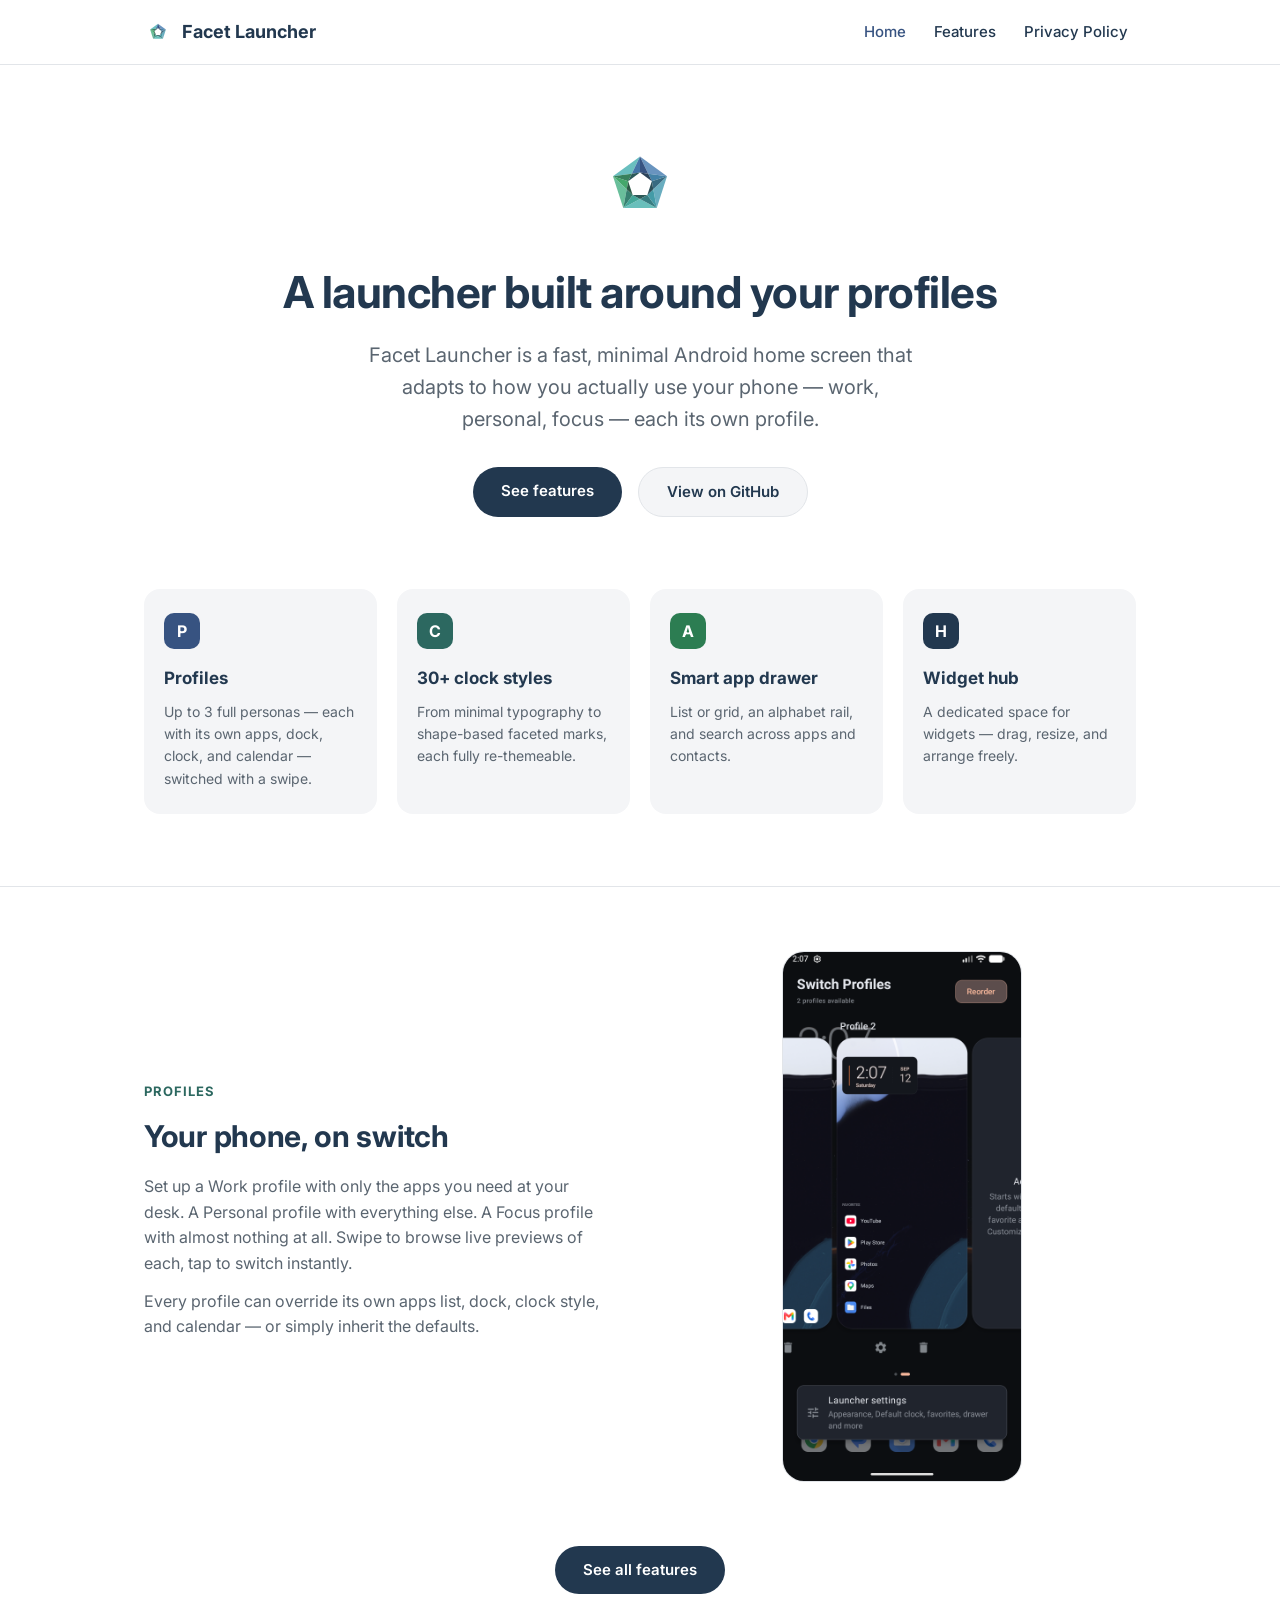
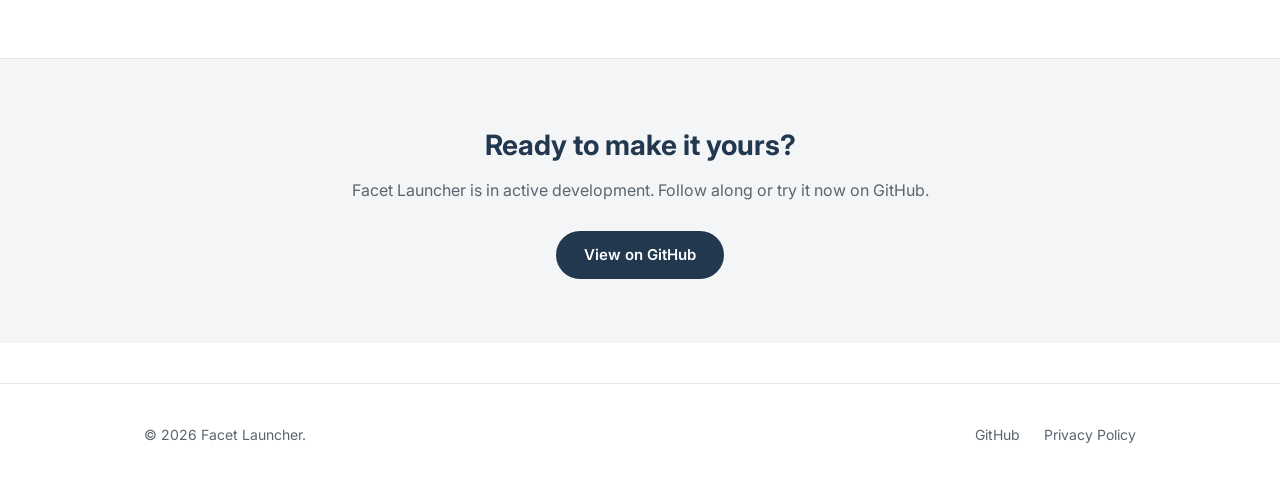
==== index.html @ 7e9b725a "Add Facet Launcher marketing site Static, framework-free multi-page site (Home, Features, Privacy Po" ====
<!DOCTYPE html>
<html lang="en">
<head>
<meta charset="UTF-8">
<meta name="viewport" content="width=device-width, initial-scale=1.0">
<title>Facet Launcher</title>
<meta name="description" content="A minimal Android launcher built around profiles &mdash; switch your whole home screen setup in one tap.">
<link rel="preconnect" href="https://fonts.gstatic.com" crossorigin>
<link rel="stylesheet" href="https://fonts.googleapis.com/css2?family=Inter:wght@400;500;600;700&display=swap">
<link rel="stylesheet" href="assets/styles.css">
</head>
<body>
<header class="site-nav">
  <div class="wrap">
    <a class="brand" href="index.html"><svg width="28" height="28" viewBox="0 0 108 108" xmlns="http://www.w3.org/2000/svg"><path d="M54.0,22.0L84.43,44.11L63.26,41.25Z" fill="#6994BF"/><path d="M84.43,44.11L67.31,49.67L63.26,41.25Z" fill="#4482A7"/><path d="M54.0,40.0L54.0,22.0L63.26,41.25Z" fill="#375381"/><path d="M67.31,49.67L54.0,40.0L63.26,41.25Z" fill="#2C4259"/><path d="M84.43,44.11L72.81,79.89L68.98,58.87Z" fill="#69ADBF"/><path d="M72.81,79.89L62.23,65.33L68.98,58.87Z" fill="#449BA7"/><path d="M67.31,49.67L84.43,44.11L68.98,58.87Z" fill="#376A81"/><path d="M62.23,65.33L67.31,49.67L68.98,58.87Z" fill="#2C4F59"/><path d="M72.81,79.89L35.19,79.89L54.0,69.76Z" fill="#69BFBB"/><path d="M35.19,79.89L45.77,65.33L54.0,69.76Z" fill="#44A799"/><path d="M62.23,65.33L72.81,79.89L54.0,69.76Z" fill="#377D81"/><path d="M45.77,65.33L62.23,65.33L54.0,69.76Z" fill="#2C5957"/><path d="M35.19,79.89L23.57,44.11L39.02,58.87Z" fill="#69BF9B"/><path d="M23.57,44.11L40.69,49.67L39.02,58.87Z" fill="#44A76B"/><path d="M45.77,65.33L35.19,79.89L39.02,58.87Z" fill="#378170"/><path d="M40.69,49.67L45.77,65.33L39.02,58.87Z" fill="#2C5946"/><path d="M23.57,44.11L54.0,22.0L44.74,41.25Z" fill="#69BFBF"/><path d="M54.0,22.0L54.0,40.0L44.74,41.25Z" fill="#4475A7"/><path d="M40.69,49.67L23.57,44.11L44.74,41.25Z" fill="#37815C"/><path d="M54.0,40.0L40.69,49.67L44.74,41.25Z" fill="#2C5959"/></svg><span class="brand-text">Facet Launcher</span></a>
    <nav class="links">
      <a href="index.html" class="active"><span class="full-label">Home</span><span class="short-label">Home</span></a>
      <a href="features.html"><span class="full-label">Features</span><span class="short-label">Features</span></a>
      <a href="privacy-policy.html"><span class="full-label">Privacy Policy</span><span class="short-label">Privacy</span></a>
    </nav>
  </div>
</header>
<section class="hero">
  <div class="wrap">
    <div class="mark" style="margin:0 auto 24px"><svg width="96" height="96" viewBox="0 0 108 108" xmlns="http://www.w3.org/2000/svg"><path d="M54.0,22.0L84.43,44.11L63.26,41.25Z" fill="#6994BF"/><path d="M84.43,44.11L67.31,49.67L63.26,41.25Z" fill="#4482A7"/><path d="M54.0,40.0L54.0,22.0L63.26,41.25Z" fill="#375381"/><path d="M67.31,49.67L54.0,40.0L63.26,41.25Z" fill="#2C4259"/><path d="M84.43,44.11L72.81,79.89L68.98,58.87Z" fill="#69ADBF"/><path d="M72.81,79.89L62.23,65.33L68.98,58.87Z" fill="#449BA7"/><path d="M67.31,49.67L84.43,44.11L68.98,58.87Z" fill="#376A81"/><path d="M62.23,65.33L67.31,49.67L68.98,58.87Z" fill="#2C4F59"/><path d="M72.81,79.89L35.19,79.89L54.0,69.76Z" fill="#69BFBB"/><path d="M35.19,79.89L45.77,65.33L54.0,69.76Z" fill="#44A799"/><path d="M62.23,65.33L72.81,79.89L54.0,69.76Z" fill="#377D81"/><path d="M45.77,65.33L62.23,65.33L54.0,69.76Z" fill="#2C5957"/><path d="M35.19,79.89L23.57,44.11L39.02,58.87Z" fill="#69BF9B"/><path d="M23.57,44.11L40.69,49.67L39.02,58.87Z" fill="#44A76B"/><path d="M45.77,65.33L35.19,79.89L39.02,58.87Z" fill="#378170"/><path d="M40.69,49.67L45.77,65.33L39.02,58.87Z" fill="#2C5946"/><path d="M23.57,44.11L54.0,22.0L44.74,41.25Z" fill="#69BFBF"/><path d="M54.0,22.0L54.0,40.0L44.74,41.25Z" fill="#4475A7"/><path d="M40.69,49.67L23.57,44.11L44.74,41.25Z" fill="#37815C"/><path d="M54.0,40.0L40.69,49.67L44.74,41.25Z" fill="#2C5959"/></svg></div>
    <h1>A launcher built around your profiles</h1>
    <p class="tagline">Facet Launcher is a fast, minimal Android home screen that adapts to how you actually use your phone &mdash; work, personal, focus &mdash; each its own profile.</p>
    <div class="cta-row">
      <a class="btn btn-primary" href="features.html">See features</a>
      <a class="btn btn-secondary" href="https://github.com/rohitganjam/facet-launcher">View on GitHub</a>
    </div>
  </div>
</section>
<section class="wrap">
  <div class="highlights">
    <div class="highlight-card">
      <div class="dot" style="background:#375381">P</div>
      <h3>Profiles</h3>
      <p>Up to 3 full personas &mdash; each with its own apps, dock, clock, and calendar &mdash; switched with a swipe.</p>
    </div>
    <div class="highlight-card">
      <div class="dot" style="background:#2C6860">C</div>
      <h3>30+ clock styles</h3>
      <p>From minimal typography to shape-based faceted marks, each fully re-themeable.</p>
    </div>
    <div class="highlight-card">
      <div class="dot" style="background:#2C7D52">A</div>
      <h3>Smart app drawer</h3>
      <p>List or grid, an alphabet rail, and search across apps and contacts.</p>
    </div>
    <div class="highlight-card">
      <div class="dot" style="background:#22384F">H</div>
      <h3>Widget hub</h3>
      <p>A dedicated space for widgets &mdash; drag, resize, and arrange freely.</p>
    </div>
  </div>
</section>
<section class="feature-section">
  <div class="wrap inner">
    <div class="feature-text">
      <span class="eyebrow">Profiles</span>
      <h2>Your phone, on switch</h2>
      <p>Set up a Work profile with only the apps you need at your desk. A Personal profile with everything else. A Focus profile with almost nothing at all. Swipe to browse live previews of each, tap to switch instantly.</p>
      <p>Every profile can override its own apps list, dock, clock style, and calendar &mdash; or simply inherit the defaults.</p>
    </div>
    <div class="shots single">
      <div class="shot-frame"><img src="assets/screenshots/profiles.png" alt="Facet Launcher's profile switcher showing two profiles side by side"></div>
    </div>
  </div>
</section>
<section class="see-more">
  <div class="wrap">
    <a class="btn btn-primary" href="features.html">See all features</a>
  </div>
</section><section class="closing-cta">
  <div class="wrap">
    <h2>Ready to make it yours?</h2>
    <p>Facet Launcher is in active development. Follow along or try it now on GitHub.</p>
    <div class="cta-row">
      <a class="btn btn-primary" href="https://github.com/rohitganjam/facet-launcher">View on GitHub</a>
    </div>
  </div>
</section>
<footer class="site-footer">
  <div class="wrap">
    <span>&copy; 2026 Facet Launcher.</span>
    <div>
      <a href="https://github.com/rohitganjam/facet-launcher">GitHub</a>
      <a href="privacy-policy.html">Privacy Policy</a>
    </div>
  </div>
</footer>
</body>
</html>
---- assets/styles.css ----
:root {
  --navy: #22384F;
  --muted: #5A6570; /* darkened from an earlier #6E7882 - that measured 4.49:1 on white, just under WCAG AA's 4.5:1; this measures ~5.9:1 */
  --bg: #FFFFFF;
  --bg-soft: #F4F5F7;
  --border: #E2E5E9;
  --blue: #375381;
  --teal: #2C6860;
  --green: #2C7D52;
  --radius: 16px;
}

* { box-sizing: border-box; }

body {
  margin: 0;
  font-family: 'Inter', -apple-system, BlinkMacSystemFont, "Segoe UI", Roboto, Helvetica, Arial, sans-serif;
  color: var(--navy);
  background: var(--bg);
  line-height: 1.6;
}

a { color: var(--blue); text-decoration: none; }
a:hover { text-decoration: underline; }

@media (prefers-reduced-motion: no-preference) {
  .btn, nav.links a { transition: background 200ms ease, color 200ms ease; }
}

.wrap {
  max-width: 1040px;
  margin: 0 auto;
  padding: 0 24px;
}

/* Nav */
header.site-nav {
  border-bottom: 1px solid var(--border);
  position: sticky;
  top: 0;
  background: rgba(255,255,255,0.92);
  backdrop-filter: blur(8px);
  z-index: 10;
}
.site-nav .wrap {
  display: flex;
  align-items: center;
  justify-content: space-between;
  height: 64px;
}
.brand {
  display: flex;
  align-items: center;
  gap: 10px;
  font-weight: 700;
  font-size: 18px;
  color: var(--navy);
}
.brand svg { width: 28px; height: 28px; }
nav.links { display: flex; gap: 12px; }
nav.links a {
  color: var(--navy); font-weight: 500; font-size: 15px;
  padding: 10px 8px; border-radius: 8px;
}
nav.links a.active { color: var(--blue); }
nav.links a:hover { background: var(--bg-soft); text-decoration: none; }
nav.links .short-label { display: none; }

/* Hero */
.hero {
  text-align: center;
  padding: 72px 24px 48px;
}
.hero .mark { width: 96px; height: 96px; margin-bottom: 24px; }
.hero h1 {
  font-size: 44px;
  font-weight: 700;
  margin: 0 0 12px;
  letter-spacing: -0.5px;
}
.hero p.tagline {
  font-size: 20px;
  color: var(--muted);
  max-width: 560px;
  margin: 0 auto 32px;
}
.cta-row { display: flex; gap: 16px; justify-content: center; flex-wrap: wrap; }
.btn {
  display: inline-block;
  padding: 12px 28px;
  border-radius: 999px;
  font-weight: 600;
  font-size: 15px;
  cursor: pointer;
}
.btn-primary { background: var(--navy); color: white; }
.btn-primary:hover { background: #1a2c3d; text-decoration: none; }
.btn-secondary { background: var(--bg-soft); color: var(--navy); border: 1px solid var(--border); }
.btn-secondary:hover { background: #EBEDF0; text-decoration: none; }

/* Highlight cards */
.highlights {
  display: grid;
  grid-template-columns: repeat(4, 1fr);
  gap: 20px;
  padding: 24px 0 72px;
}
.highlight-card {
  background: var(--bg-soft);
  border-radius: var(--radius);
  padding: 24px 20px;
}
.highlight-card .dot {
  width: 36px; height: 36px;
  border-radius: 10px;
  margin-bottom: 16px;
  display: flex; align-items: center; justify-content: center;
  color: white; font-weight: 700; font-size: 16px;
}
.highlight-card h3 { font-size: 17px; margin: 0 0 8px; }
.highlight-card p { font-size: 14px; color: var(--muted); margin: 0; }

/* Feature sections */
.feature-section {
  padding: 64px 0;
  border-top: 1px solid var(--border);
}
.feature-section .inner {
  display: flex;
  gap: 56px;
  align-items: center;
}
.feature-section.reverse .inner { flex-direction: row-reverse; }
.feature-text { flex: 1; }
.feature-text .eyebrow {
  font-size: 13px; font-weight: 700; letter-spacing: 1px; text-transform: uppercase;
  color: var(--teal); margin-bottom: 10px; display: block;
}
.feature-text h2 { font-size: 30px; margin: 0 0 14px; letter-spacing: -0.3px; }
.feature-text p { font-size: 16px; color: var(--muted); margin: 0 0 12px; }
.feature-text ul { padding-left: 20px; color: var(--muted); font-size: 15px; }
.feature-text li { margin-bottom: 6px; }

.shots { flex: 1; display: flex; gap: 16px; justify-content: center; align-items: flex-start; }
.shots.single { justify-content: center; }
.shot-frame {
  border-radius: 22px;
  overflow: hidden;
  border: 1px solid var(--border);
  max-width: 240px;
}
.shot-frame img { display: block; width: 100%; height: auto; }
.shot-frame.small { max-width: 190px; margin-top: 40px; }

/* Privacy summary callout, reused on privacy page */
.summary {
  background: var(--bg-soft);
  border-radius: 12px;
  padding: 20px 24px;
  margin: 24px 0;
}

/* Standalone "see more" prompt, e.g. after Home's single feature preview */
.see-more {
  text-align: center;
  padding: 0 24px 64px;
}

/* Closing CTA */
.closing-cta {
  text-align: center;
  padding: 64px 24px;
  background: var(--bg-soft);
  border-top: 1px solid var(--border);
}
.closing-cta h2 { font-size: 28px; margin: 0 0 10px; }
.closing-cta p { color: var(--muted); margin: 0 0 28px; }

/* Footer */
footer.site-footer {
  border-top: 1px solid var(--border);
  padding: 40px 0;
  margin-top: 40px;
}
footer.site-footer .wrap {
  display: flex;
  justify-content: space-between;
  align-items: center;
  flex-wrap: wrap;
  gap: 16px;
  font-size: 14px;
  color: var(--muted);
}
footer.site-footer a { color: var(--muted); margin-left: 20px; }
footer.site-footer a:first-child { margin-left: 0; }

/* Policy page typography */
.policy h1 { font-size: 30px; margin-bottom: 4px; }
.policy .updated { color: var(--muted); font-size: 14px; margin-bottom: 28px; }
.policy h2 { font-size: 20px; margin-top: 34px; }
.policy code { background: var(--bg-soft); padding: 2px 6px; border-radius: 4px; font-size: 14px; }
.policy ul { padding-left: 20px; }
.policy li { margin-bottom: 8px; color: var(--navy); }
.policy-main { padding: 48px 0 80px; max-width: 760px; }

@media (max-width: 860px) {
  .highlights { grid-template-columns: repeat(2, 1fr); }
  .feature-section .inner, .feature-section.reverse .inner { flex-direction: column; }
  .shots { flex-wrap: wrap; }
  .hero h1 { font-size: 34px; }
  nav.links { gap: 4px; }
}

@media (max-width: 480px) {
  .brand .brand-text { display: none; }
  nav.links a { font-size: 14px; padding: 8px 6px; }
  nav.links .full-label { display: none; }
  nav.links .short-label { display: inline; }
}
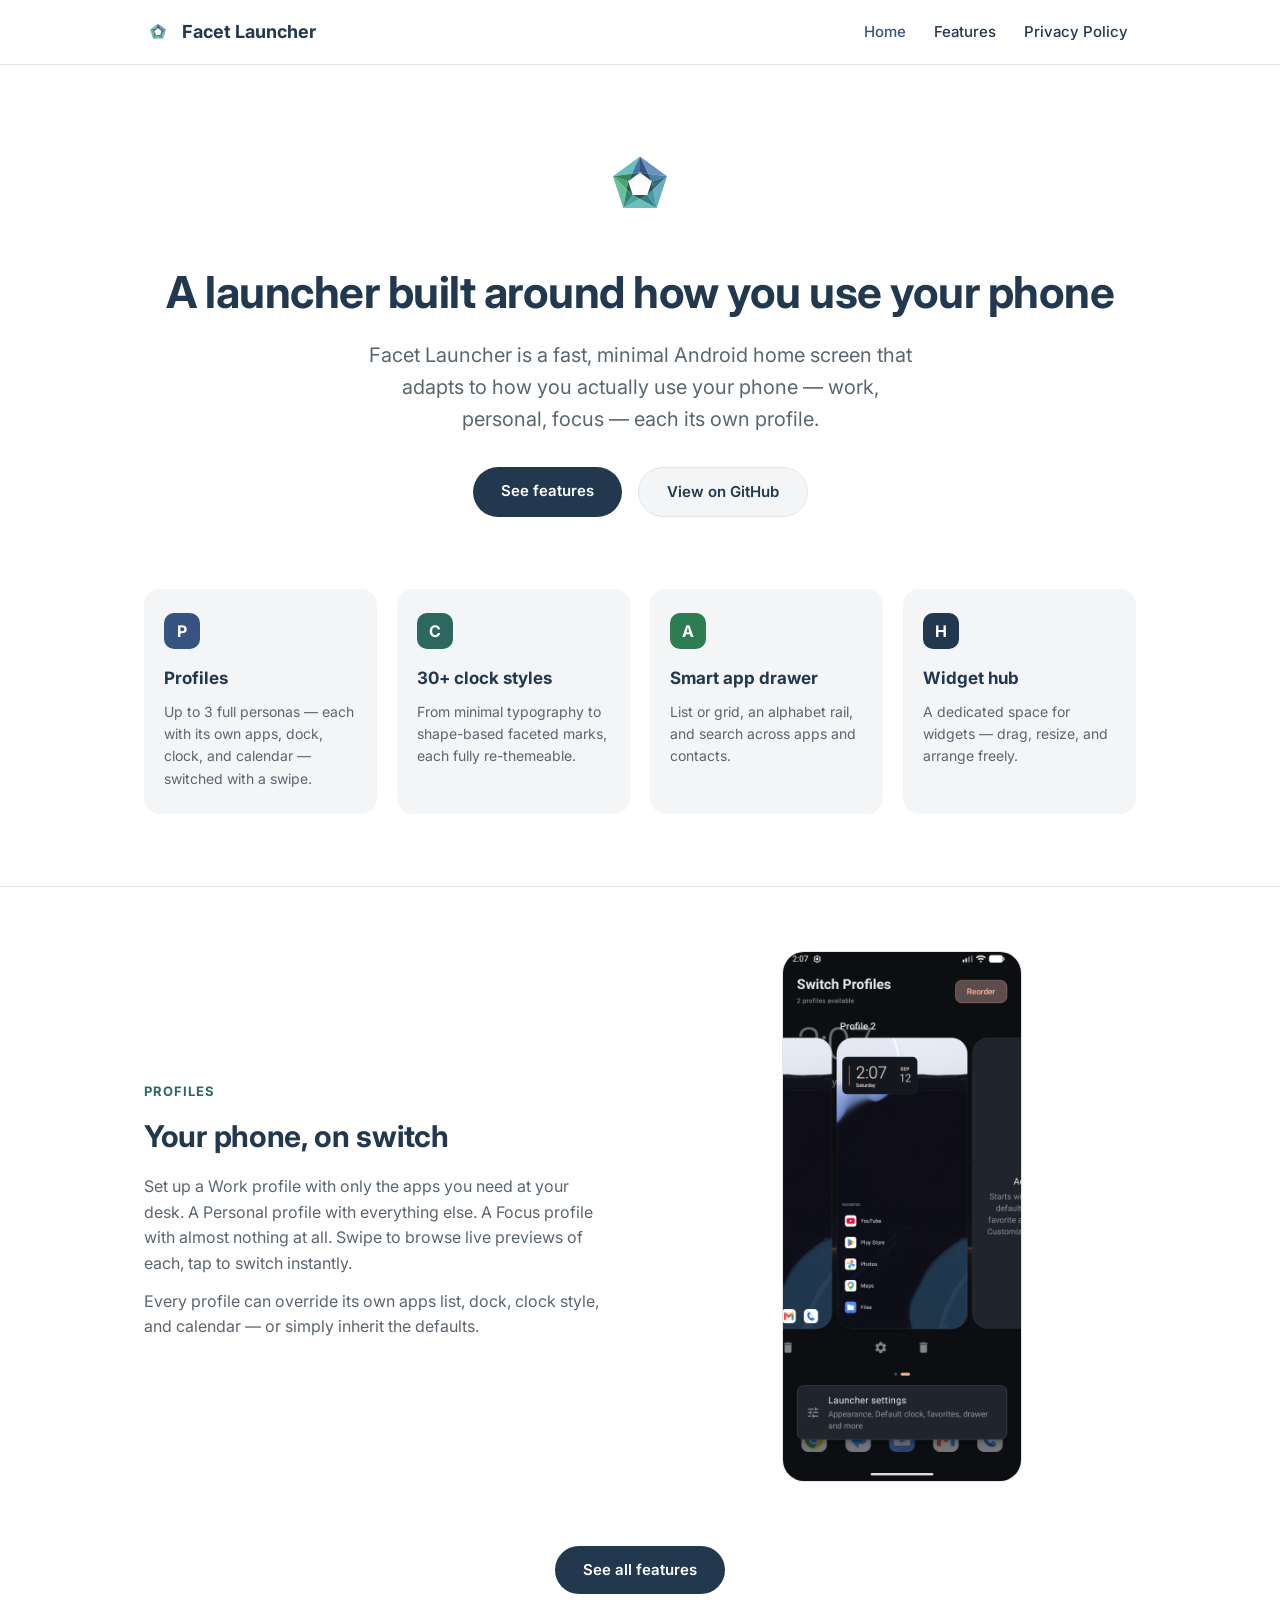
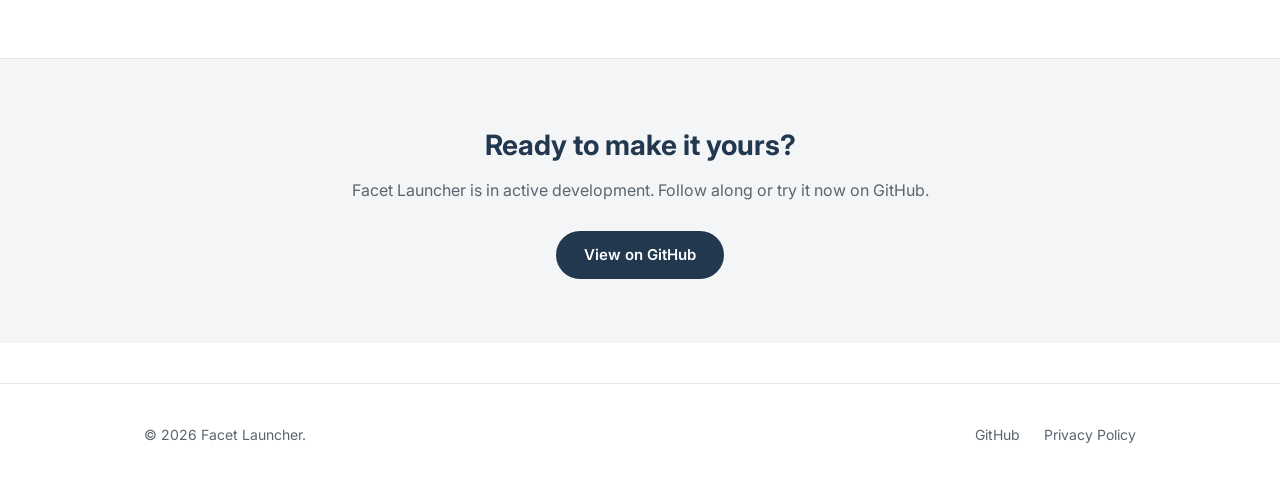
==== commit dd4543d4: "Reframe hero/widget-hub copy, fix layout bugs - Hero headline: "built around your profiles" implied " ====
--- a/index.html
+++ b/index.html
@@ -4,7 +4,7 @@
 <meta charset="UTF-8">
 <meta name="viewport" content="width=device-width, initial-scale=1.0">
 <title>Facet Launcher</title>
-<meta name="description" content="A minimal Android launcher built around profiles &mdash; switch your whole home screen setup in one tap.">
+<meta name="description" content="A minimal Android launcher built around how you use your phone &mdash; switch your whole setup in one tap.">
 <link rel="preconnect" href="https://fonts.gstatic.com" crossorigin>
 <link rel="stylesheet" href="https://fonts.googleapis.com/css2?family=Inter:wght@400;500;600;700&display=swap">
 <link rel="stylesheet" href="assets/styles.css">
@@ -23,7 +23,7 @@
 <section class="hero">
   <div class="wrap">
     <div class="mark" style="margin:0 auto 24px"><svg width="96" height="96" viewBox="0 0 108 108" xmlns="http://www.w3.org/2000/svg"><path d="M54.0,22.0L84.43,44.11L63.26,41.25Z" fill="#6994BF"/><path d="M84.43,44.11L67.31,49.67L63.26,41.25Z" fill="#4482A7"/><path d="M54.0,40.0L54.0,22.0L63.26,41.25Z" fill="#375381"/><path d="M67.31,49.67L54.0,40.0L63.26,41.25Z" fill="#2C4259"/><path d="M84.43,44.11L72.81,79.89L68.98,58.87Z" fill="#69ADBF"/><path d="M72.81,79.89L62.23,65.33L68.98,58.87Z" fill="#449BA7"/><path d="M67.31,49.67L84.43,44.11L68.98,58.87Z" fill="#376A81"/><path d="M62.23,65.33L67.31,49.67L68.98,58.87Z" fill="#2C4F59"/><path d="M72.81,79.89L35.19,79.89L54.0,69.76Z" fill="#69BFBB"/><path d="M35.19,79.89L45.77,65.33L54.0,69.76Z" fill="#44A799"/><path d="M62.23,65.33L72.81,79.89L54.0,69.76Z" fill="#377D81"/><path d="M45.77,65.33L62.23,65.33L54.0,69.76Z" fill="#2C5957"/><path d="M35.19,79.89L23.57,44.11L39.02,58.87Z" fill="#69BF9B"/><path d="M23.57,44.11L40.69,49.67L39.02,58.87Z" fill="#44A76B"/><path d="M45.77,65.33L35.19,79.89L39.02,58.87Z" fill="#378170"/><path d="M40.69,49.67L45.77,65.33L39.02,58.87Z" fill="#2C5946"/><path d="M23.57,44.11L54.0,22.0L44.74,41.25Z" fill="#69BFBF"/><path d="M54.0,22.0L54.0,40.0L44.74,41.25Z" fill="#4475A7"/><path d="M40.69,49.67L23.57,44.11L44.74,41.25Z" fill="#37815C"/><path d="M54.0,40.0L40.69,49.67L44.74,41.25Z" fill="#2C5959"/></svg></div>
-    <h1>A launcher built around your profiles</h1>
+    <h1>A launcher built around how you use your phone</h1>
     <p class="tagline">Facet Launcher is a fast, minimal Android home screen that adapts to how you actually use your phone &mdash; work, personal, focus &mdash; each its own profile.</p>
     <div class="cta-row">
       <a class="btn btn-primary" href="features.html">See features</a>
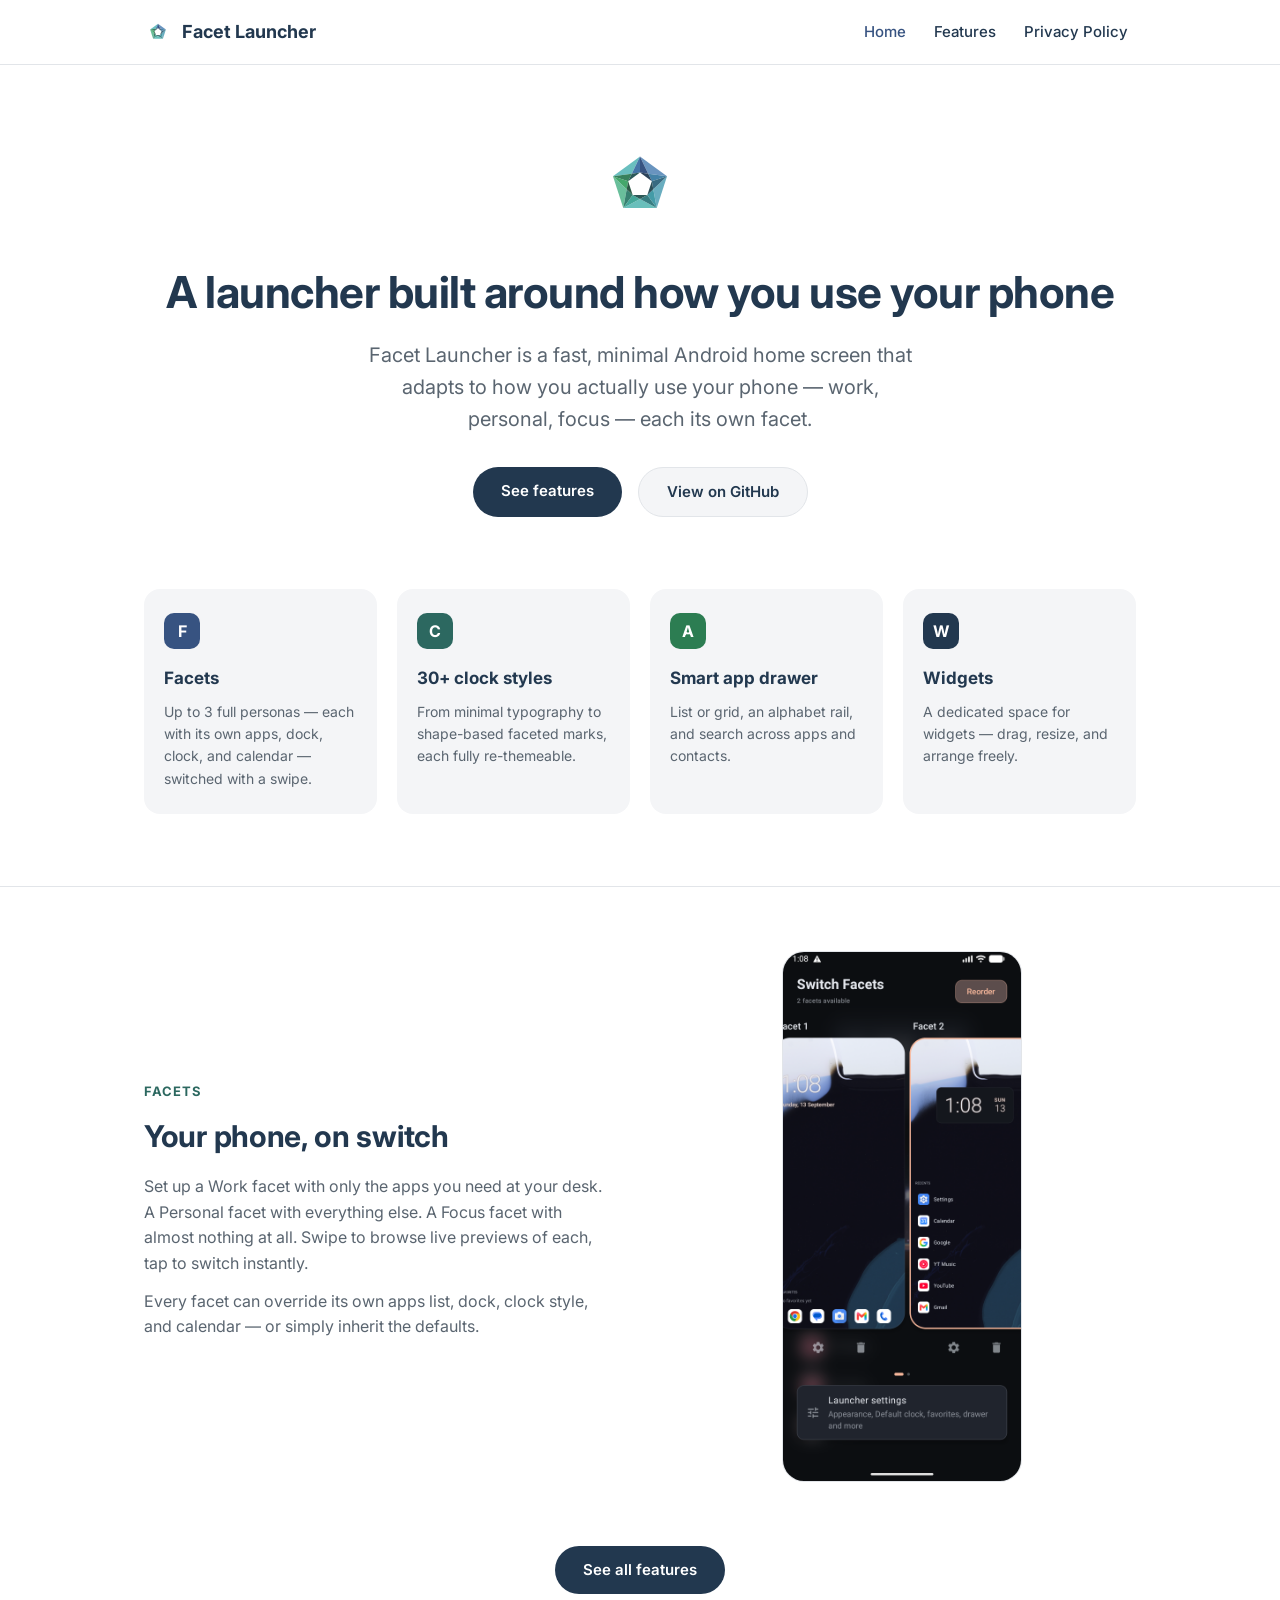
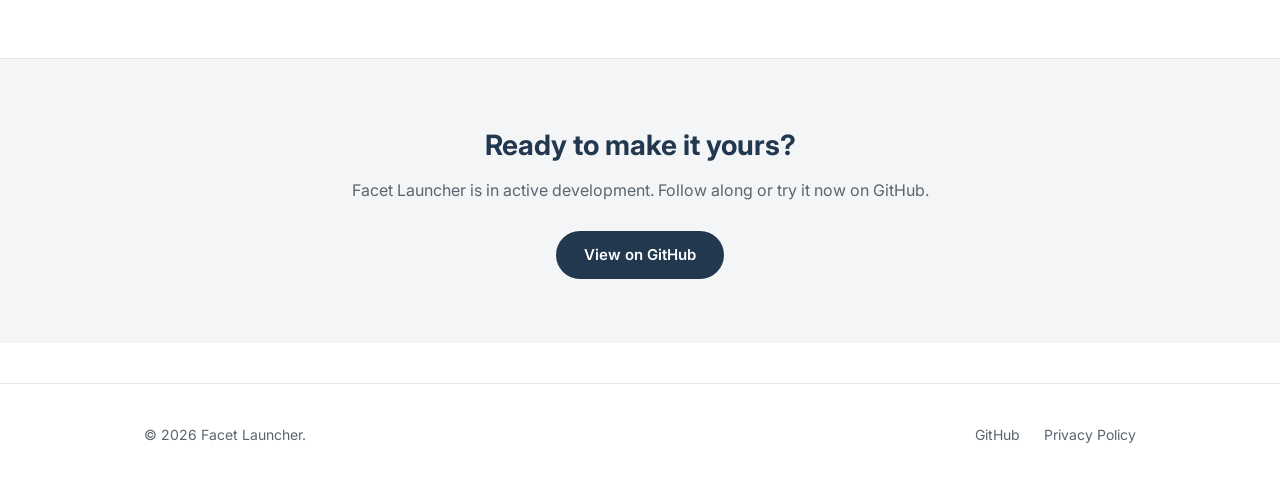
==== commit 85fc607f: "Rename Profiles to Facets and Widget hub to Widgets Carries the app's Profile -> Facet and Facet Hub" ====
--- a/index.html
+++ b/index.html
@@ -24,7 +24,7 @@
   <div class="wrap">
     <div class="mark" style="margin:0 auto 24px"><svg width="96" height="96" viewBox="0 0 108 108" xmlns="http://www.w3.org/2000/svg"><path d="M54.0,22.0L84.43,44.11L63.26,41.25Z" fill="#6994BF"/><path d="M84.43,44.11L67.31,49.67L63.26,41.25Z" fill="#4482A7"/><path d="M54.0,40.0L54.0,22.0L63.26,41.25Z" fill="#375381"/><path d="M67.31,49.67L54.0,40.0L63.26,41.25Z" fill="#2C4259"/><path d="M84.43,44.11L72.81,79.89L68.98,58.87Z" fill="#69ADBF"/><path d="M72.81,79.89L62.23,65.33L68.98,58.87Z" fill="#449BA7"/><path d="M67.31,49.67L84.43,44.11L68.98,58.87Z" fill="#376A81"/><path d="M62.23,65.33L67.31,49.67L68.98,58.87Z" fill="#2C4F59"/><path d="M72.81,79.89L35.19,79.89L54.0,69.76Z" fill="#69BFBB"/><path d="M35.19,79.89L45.77,65.33L54.0,69.76Z" fill="#44A799"/><path d="M62.23,65.33L72.81,79.89L54.0,69.76Z" fill="#377D81"/><path d="M45.77,65.33L62.23,65.33L54.0,69.76Z" fill="#2C5957"/><path d="M35.19,79.89L23.57,44.11L39.02,58.87Z" fill="#69BF9B"/><path d="M23.57,44.11L40.69,49.67L39.02,58.87Z" fill="#44A76B"/><path d="M45.77,65.33L35.19,79.89L39.02,58.87Z" fill="#378170"/><path d="M40.69,49.67L45.77,65.33L39.02,58.87Z" fill="#2C5946"/><path d="M23.57,44.11L54.0,22.0L44.74,41.25Z" fill="#69BFBF"/><path d="M54.0,22.0L54.0,40.0L44.74,41.25Z" fill="#4475A7"/><path d="M40.69,49.67L23.57,44.11L44.74,41.25Z" fill="#37815C"/><path d="M54.0,40.0L40.69,49.67L44.74,41.25Z" fill="#2C5959"/></svg></div>
     <h1>A launcher built around how you use your phone</h1>
-    <p class="tagline">Facet Launcher is a fast, minimal Android home screen that adapts to how you actually use your phone &mdash; work, personal, focus &mdash; each its own profile.</p>
+    <p class="tagline">Facet Launcher is a fast, minimal Android home screen that adapts to how you actually use your phone &mdash; work, personal, focus &mdash; each its own facet.</p>
     <div class="cta-row">
       <a class="btn btn-primary" href="features.html">See features</a>
       <a class="btn btn-secondary" href="https://github.com/rohitganjam/facet-launcher">View on GitHub</a>
@@ -34,8 +34,8 @@
 <section class="wrap">
   <div class="highlights">
     <div class="highlight-card">
-      <div class="dot" style="background:#375381">P</div>
-      <h3>Profiles</h3>
+      <div class="dot" style="background:#375381">F</div>
+      <h3>Facets</h3>
       <p>Up to 3 full personas &mdash; each with its own apps, dock, clock, and calendar &mdash; switched with a swipe.</p>
     </div>
     <div class="highlight-card">
@@ -49,8 +49,8 @@
       <p>List or grid, an alphabet rail, and search across apps and contacts.</p>
     </div>
     <div class="highlight-card">
-      <div class="dot" style="background:#22384F">H</div>
-      <h3>Widget hub</h3>
+      <div class="dot" style="background:#22384F">W</div>
+      <h3>Widgets</h3>
       <p>A dedicated space for widgets &mdash; drag, resize, and arrange freely.</p>
     </div>
   </div>
@@ -58,13 +58,13 @@
 <section class="feature-section">
   <div class="wrap inner">
     <div class="feature-text">
-      <span class="eyebrow">Profiles</span>
+      <span class="eyebrow">Facets</span>
       <h2>Your phone, on switch</h2>
-      <p>Set up a Work profile with only the apps you need at your desk. A Personal profile with everything else. A Focus profile with almost nothing at all. Swipe to browse live previews of each, tap to switch instantly.</p>
-      <p>Every profile can override its own apps list, dock, clock style, and calendar &mdash; or simply inherit the defaults.</p>
+      <p>Set up a Work facet with only the apps you need at your desk. A Personal facet with everything else. A Focus facet with almost nothing at all. Swipe to browse live previews of each, tap to switch instantly.</p>
+      <p>Every facet can override its own apps list, dock, clock style, and calendar &mdash; or simply inherit the defaults.</p>
     </div>
     <div class="shots single">
-      <div class="shot-frame"><img src="assets/screenshots/profiles.png" alt="Facet Launcher's profile switcher showing two profiles side by side"></div>
+      <div class="shot-frame"><img src="assets/screenshots/facets.png" alt="Facet Launcher's facet switcher showing two facets side by side"></div>
     </div>
   </div>
 </section>
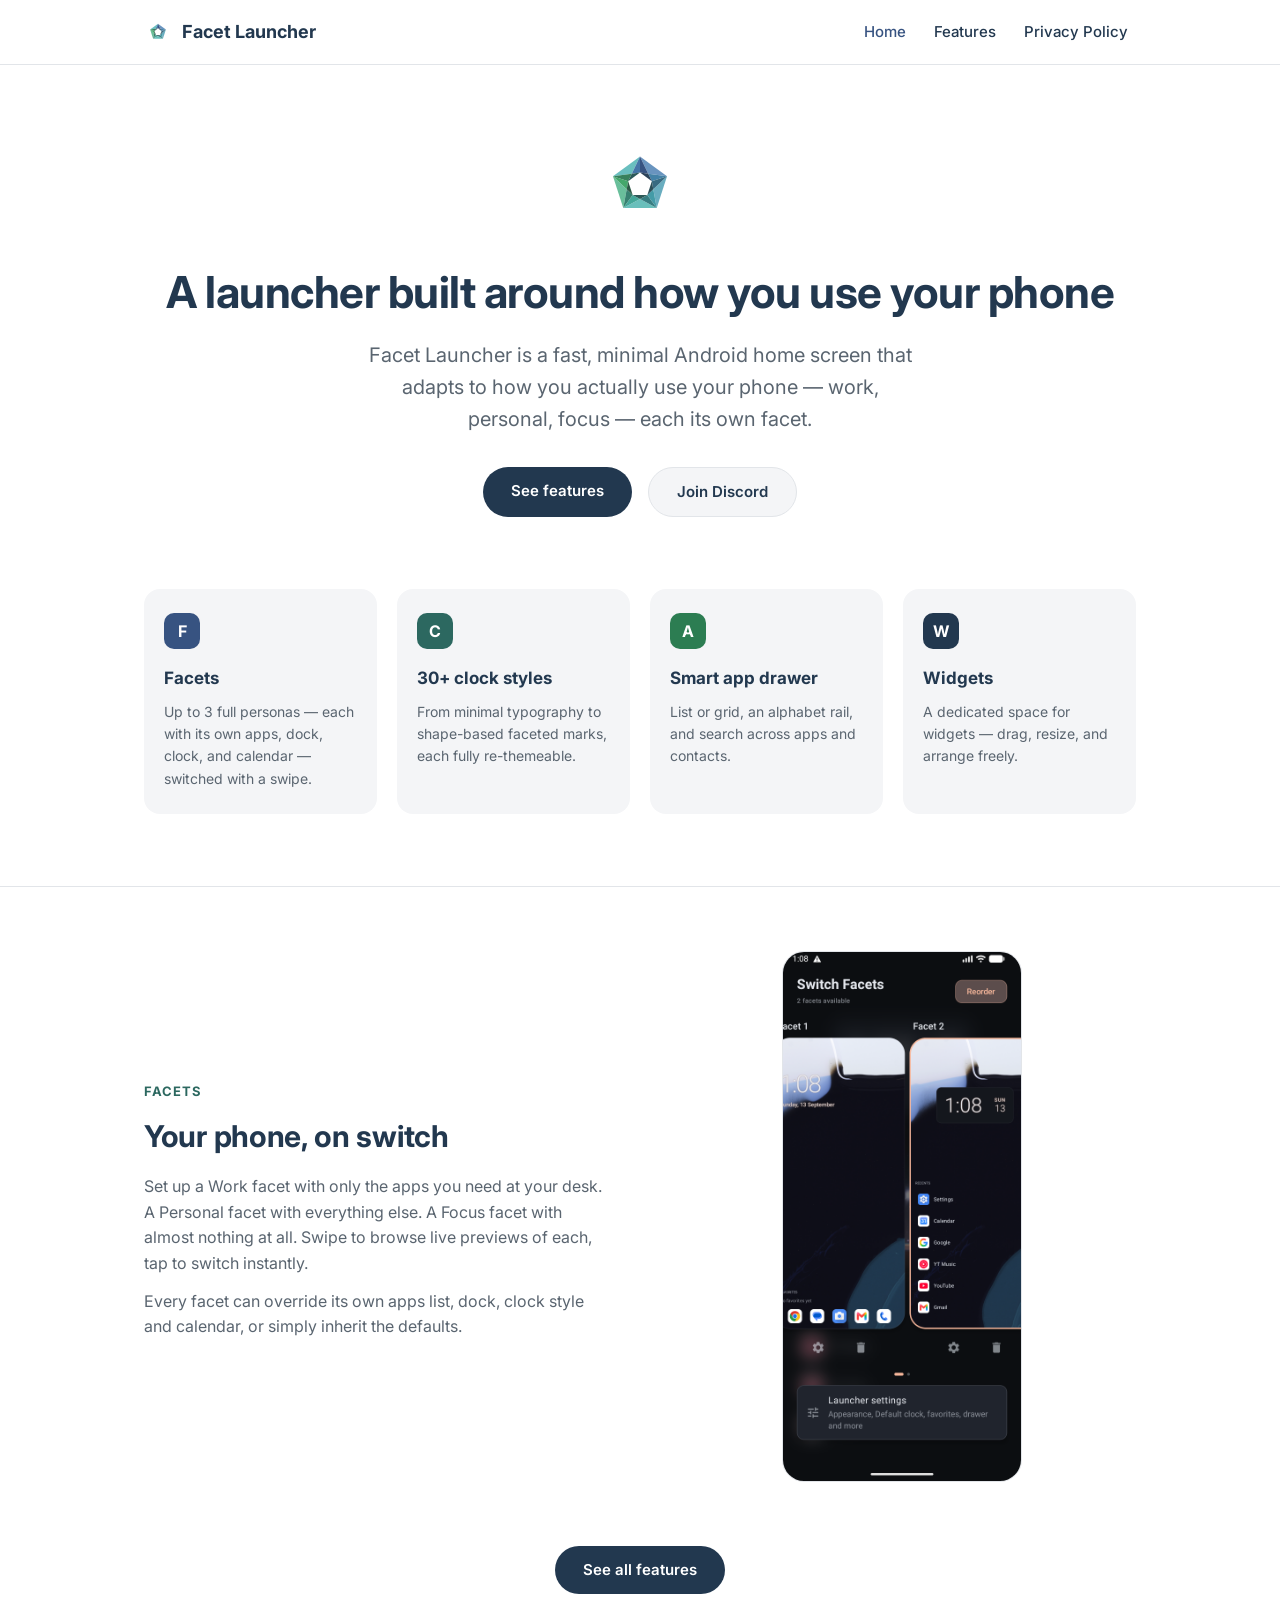
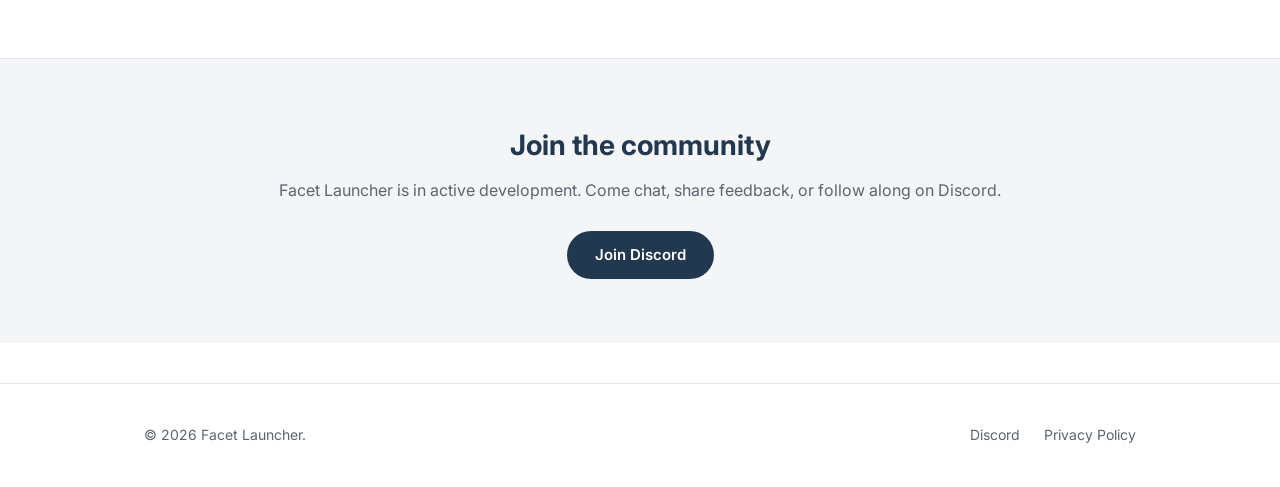
==== commit 37548590: "Point marketing site to Discord instead of the GitHub repo Replaces every "View on GitHub" CTA (hero" ====
--- a/index.html
+++ b/index.html
@@ -27,7 +27,7 @@
     <p class="tagline">Facet Launcher is a fast, minimal Android home screen that adapts to how you actually use your phone &mdash; work, personal, focus &mdash; each its own facet.</p>
     <div class="cta-row">
       <a class="btn btn-primary" href="features.html">See features</a>
-      <a class="btn btn-secondary" href="https://github.com/rohitganjam/facet-launcher">View on GitHub</a>
+      <a class="btn btn-secondary" href="https://discord.gg/BRjwWZ23E">Join Discord</a>
     </div>
   </div>
 </section>
@@ -61,7 +61,7 @@
       <span class="eyebrow">Facets</span>
       <h2>Your phone, on switch</h2>
       <p>Set up a Work facet with only the apps you need at your desk. A Personal facet with everything else. A Focus facet with almost nothing at all. Swipe to browse live previews of each, tap to switch instantly.</p>
-      <p>Every facet can override its own apps list, dock, clock style, and calendar &mdash; or simply inherit the defaults.</p>
+      <p>Every facet can override its own apps list, dock, clock style and calendar, or simply inherit the defaults.</p>
     </div>
     <div class="shots single">
       <div class="shot-frame"><img src="assets/screenshots/facets.png" alt="Facet Launcher's facet switcher showing two facets side by side"></div>
@@ -74,10 +74,10 @@
   </div>
 </section><section class="closing-cta">
   <div class="wrap">
-    <h2>Ready to make it yours?</h2>
-    <p>Facet Launcher is in active development. Follow along or try it now on GitHub.</p>
+    <h2>Join the community</h2>
+    <p>Facet Launcher is in active development. Come chat, share feedback, or follow along on Discord.</p>
     <div class="cta-row">
-      <a class="btn btn-primary" href="https://github.com/rohitganjam/facet-launcher">View on GitHub</a>
+      <a class="btn btn-primary" href="https://discord.gg/BRjwWZ23E">Join Discord</a>
     </div>
   </div>
 </section>
@@ -85,7 +85,7 @@
   <div class="wrap">
     <span>&copy; 2026 Facet Launcher.</span>
     <div>
-      <a href="https://github.com/rohitganjam/facet-launcher">GitHub</a>
+      <a href="https://discord.gg/BRjwWZ23E">Discord</a>
       <a href="privacy-policy.html">Privacy Policy</a>
     </div>
   </div>
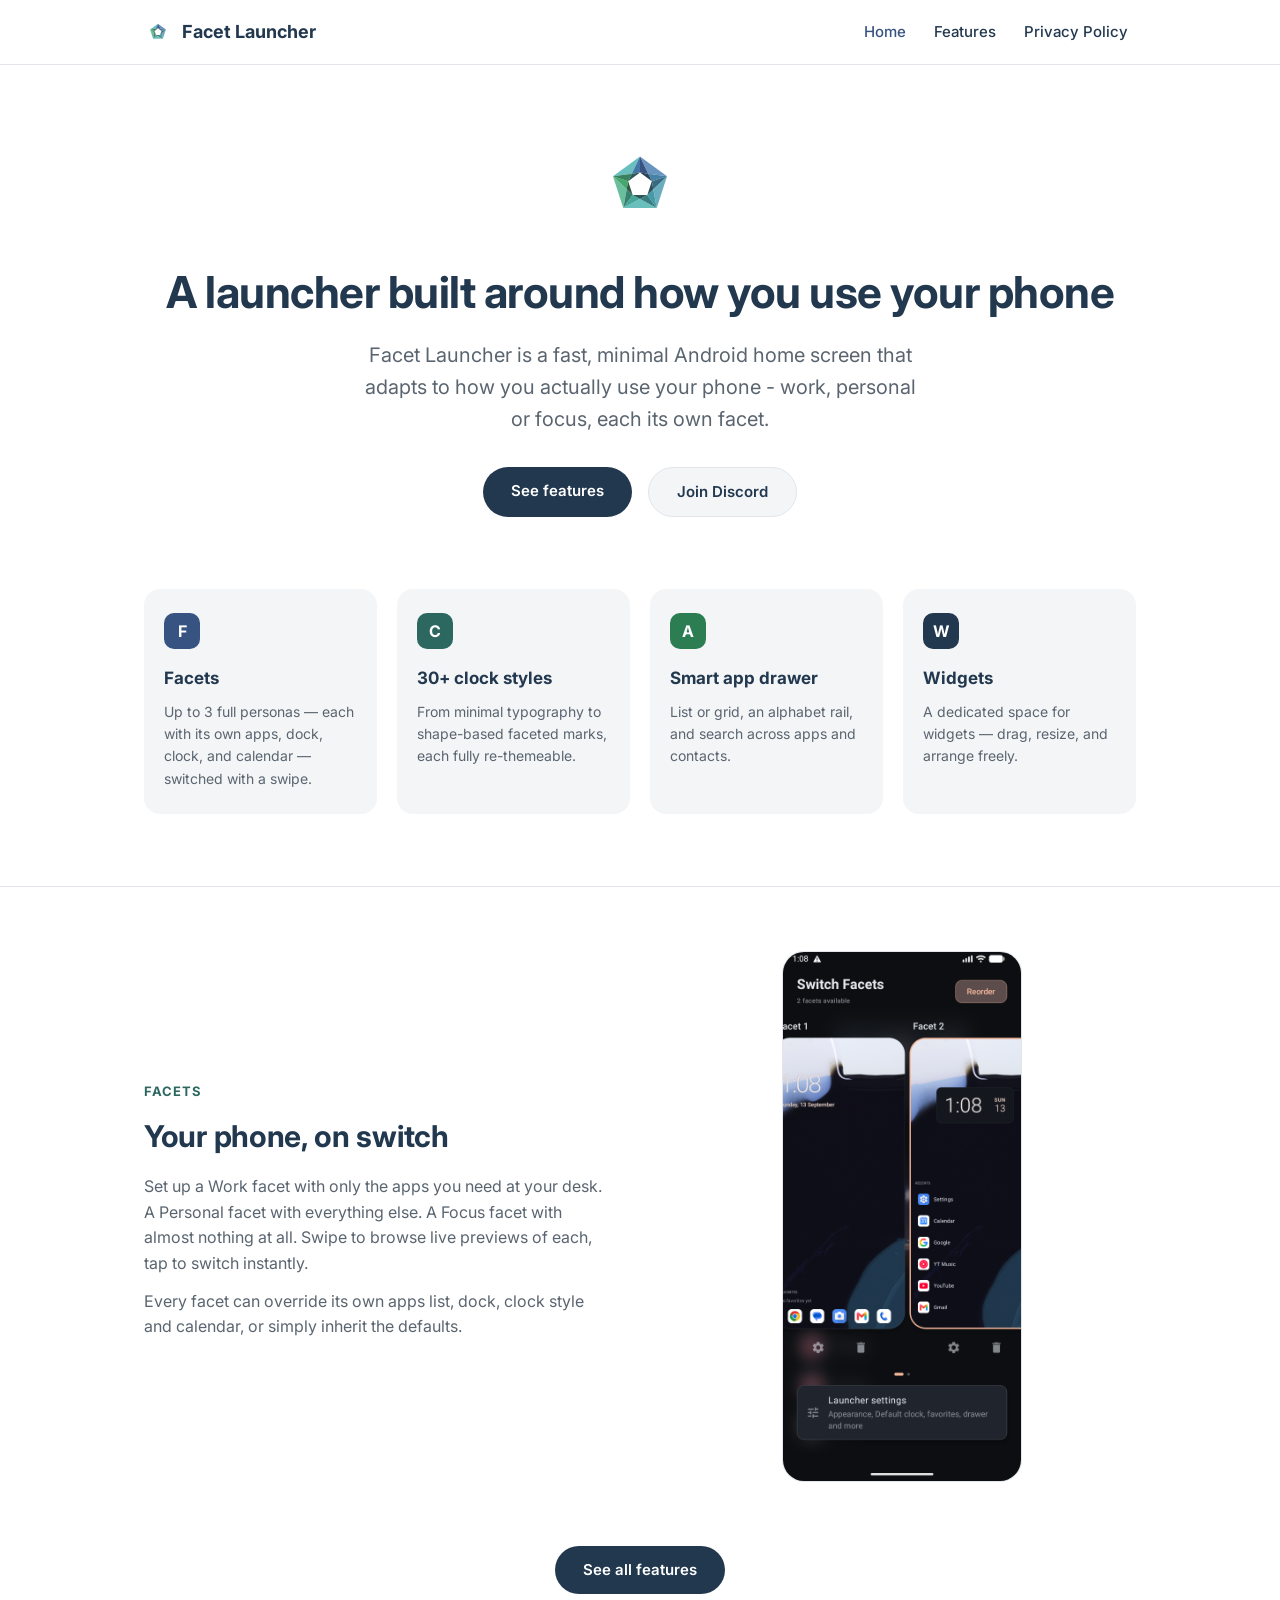
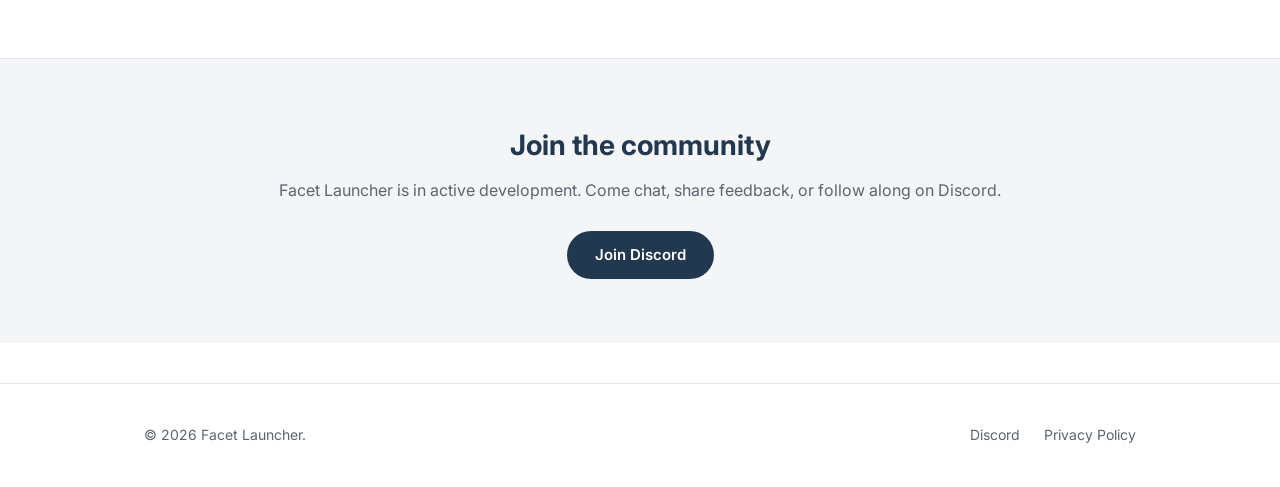
==== commit 4ed41ee8: "Reword hero tagline on the homepage Co-Authored-By: Claude Sonnet 5 <noreply@anthropic.com>" ====
--- a/index.html
+++ b/index.html
@@ -24,7 +24,7 @@
   <div class="wrap">
     <div class="mark" style="margin:0 auto 24px"><svg width="96" height="96" viewBox="0 0 108 108" xmlns="http://www.w3.org/2000/svg"><path d="M54.0,22.0L84.43,44.11L63.26,41.25Z" fill="#6994BF"/><path d="M84.43,44.11L67.31,49.67L63.26,41.25Z" fill="#4482A7"/><path d="M54.0,40.0L54.0,22.0L63.26,41.25Z" fill="#375381"/><path d="M67.31,49.67L54.0,40.0L63.26,41.25Z" fill="#2C4259"/><path d="M84.43,44.11L72.81,79.89L68.98,58.87Z" fill="#69ADBF"/><path d="M72.81,79.89L62.23,65.33L68.98,58.87Z" fill="#449BA7"/><path d="M67.31,49.67L84.43,44.11L68.98,58.87Z" fill="#376A81"/><path d="M62.23,65.33L67.31,49.67L68.98,58.87Z" fill="#2C4F59"/><path d="M72.81,79.89L35.19,79.89L54.0,69.76Z" fill="#69BFBB"/><path d="M35.19,79.89L45.77,65.33L54.0,69.76Z" fill="#44A799"/><path d="M62.23,65.33L72.81,79.89L54.0,69.76Z" fill="#377D81"/><path d="M45.77,65.33L62.23,65.33L54.0,69.76Z" fill="#2C5957"/><path d="M35.19,79.89L23.57,44.11L39.02,58.87Z" fill="#69BF9B"/><path d="M23.57,44.11L40.69,49.67L39.02,58.87Z" fill="#44A76B"/><path d="M45.77,65.33L35.19,79.89L39.02,58.87Z" fill="#378170"/><path d="M40.69,49.67L45.77,65.33L39.02,58.87Z" fill="#2C5946"/><path d="M23.57,44.11L54.0,22.0L44.74,41.25Z" fill="#69BFBF"/><path d="M54.0,22.0L54.0,40.0L44.74,41.25Z" fill="#4475A7"/><path d="M40.69,49.67L23.57,44.11L44.74,41.25Z" fill="#37815C"/><path d="M54.0,40.0L40.69,49.67L44.74,41.25Z" fill="#2C5959"/></svg></div>
     <h1>A launcher built around how you use your phone</h1>
-    <p class="tagline">Facet Launcher is a fast, minimal Android home screen that adapts to how you actually use your phone &mdash; work, personal, focus &mdash; each its own facet.</p>
+    <p class="tagline">Facet Launcher is a fast, minimal Android home screen that adapts to how you actually use your phone - work, personal or focus, each its own facet.</p>
     <div class="cta-row">
       <a class="btn btn-primary" href="features.html">See features</a>
       <a class="btn btn-secondary" href="https://discord.gg/BRjwWZ23E">Join Discord</a>
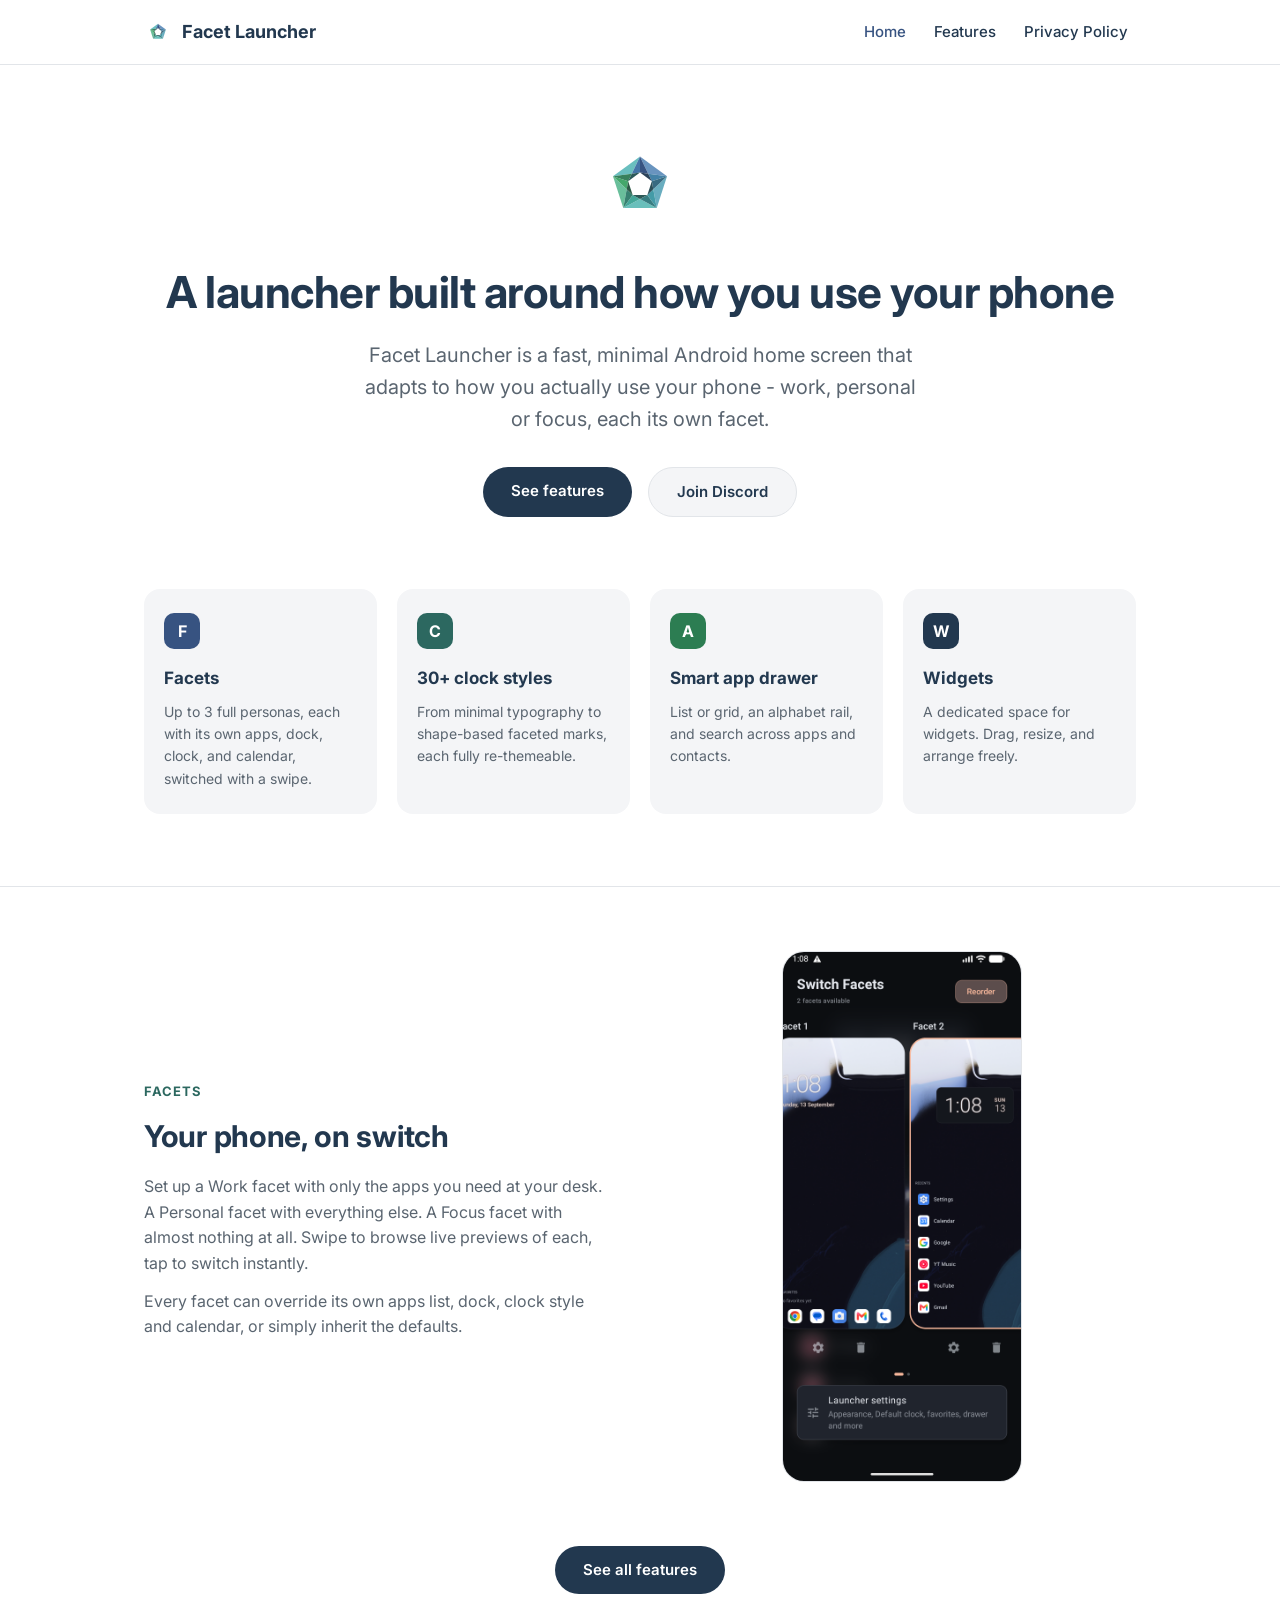
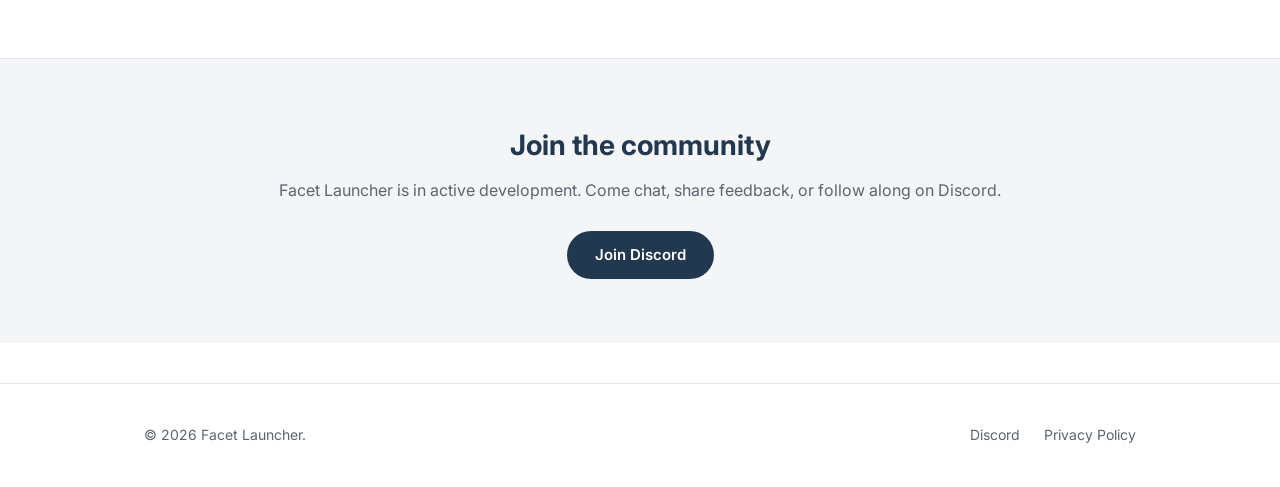
==== commit f4598c76: "Replace em dashes with plain punctuation across site copy Co-Authored-By: Claude Sonnet 5 <noreply@a" ====
--- a/index.html
+++ b/index.html
@@ -4,7 +4,7 @@
 <meta charset="UTF-8">
 <meta name="viewport" content="width=device-width, initial-scale=1.0">
 <title>Facet Launcher</title>
-<meta name="description" content="A minimal Android launcher built around how you use your phone &mdash; switch your whole setup in one tap.">
+<meta name="description" content="A minimal Android launcher built around how you use your phone. Switch your whole setup in one tap.">
 <link rel="preconnect" href="https://fonts.gstatic.com" crossorigin>
 <link rel="stylesheet" href="https://fonts.googleapis.com/css2?family=Inter:wght@400;500;600;700&display=swap">
 <link rel="stylesheet" href="assets/styles.css">
@@ -36,7 +36,7 @@
     <div class="highlight-card">
       <div class="dot" style="background:#375381">F</div>
       <h3>Facets</h3>
-      <p>Up to 3 full personas &mdash; each with its own apps, dock, clock, and calendar &mdash; switched with a swipe.</p>
+      <p>Up to 3 full personas, each with its own apps, dock, clock, and calendar, switched with a swipe.</p>
     </div>
     <div class="highlight-card">
       <div class="dot" style="background:#2C6860">C</div>
@@ -51,7 +51,7 @@
     <div class="highlight-card">
       <div class="dot" style="background:#22384F">W</div>
       <h3>Widgets</h3>
-      <p>A dedicated space for widgets &mdash; drag, resize, and arrange freely.</p>
+      <p>A dedicated space for widgets. Drag, resize, and arrange freely.</p>
     </div>
   </div>
 </section>
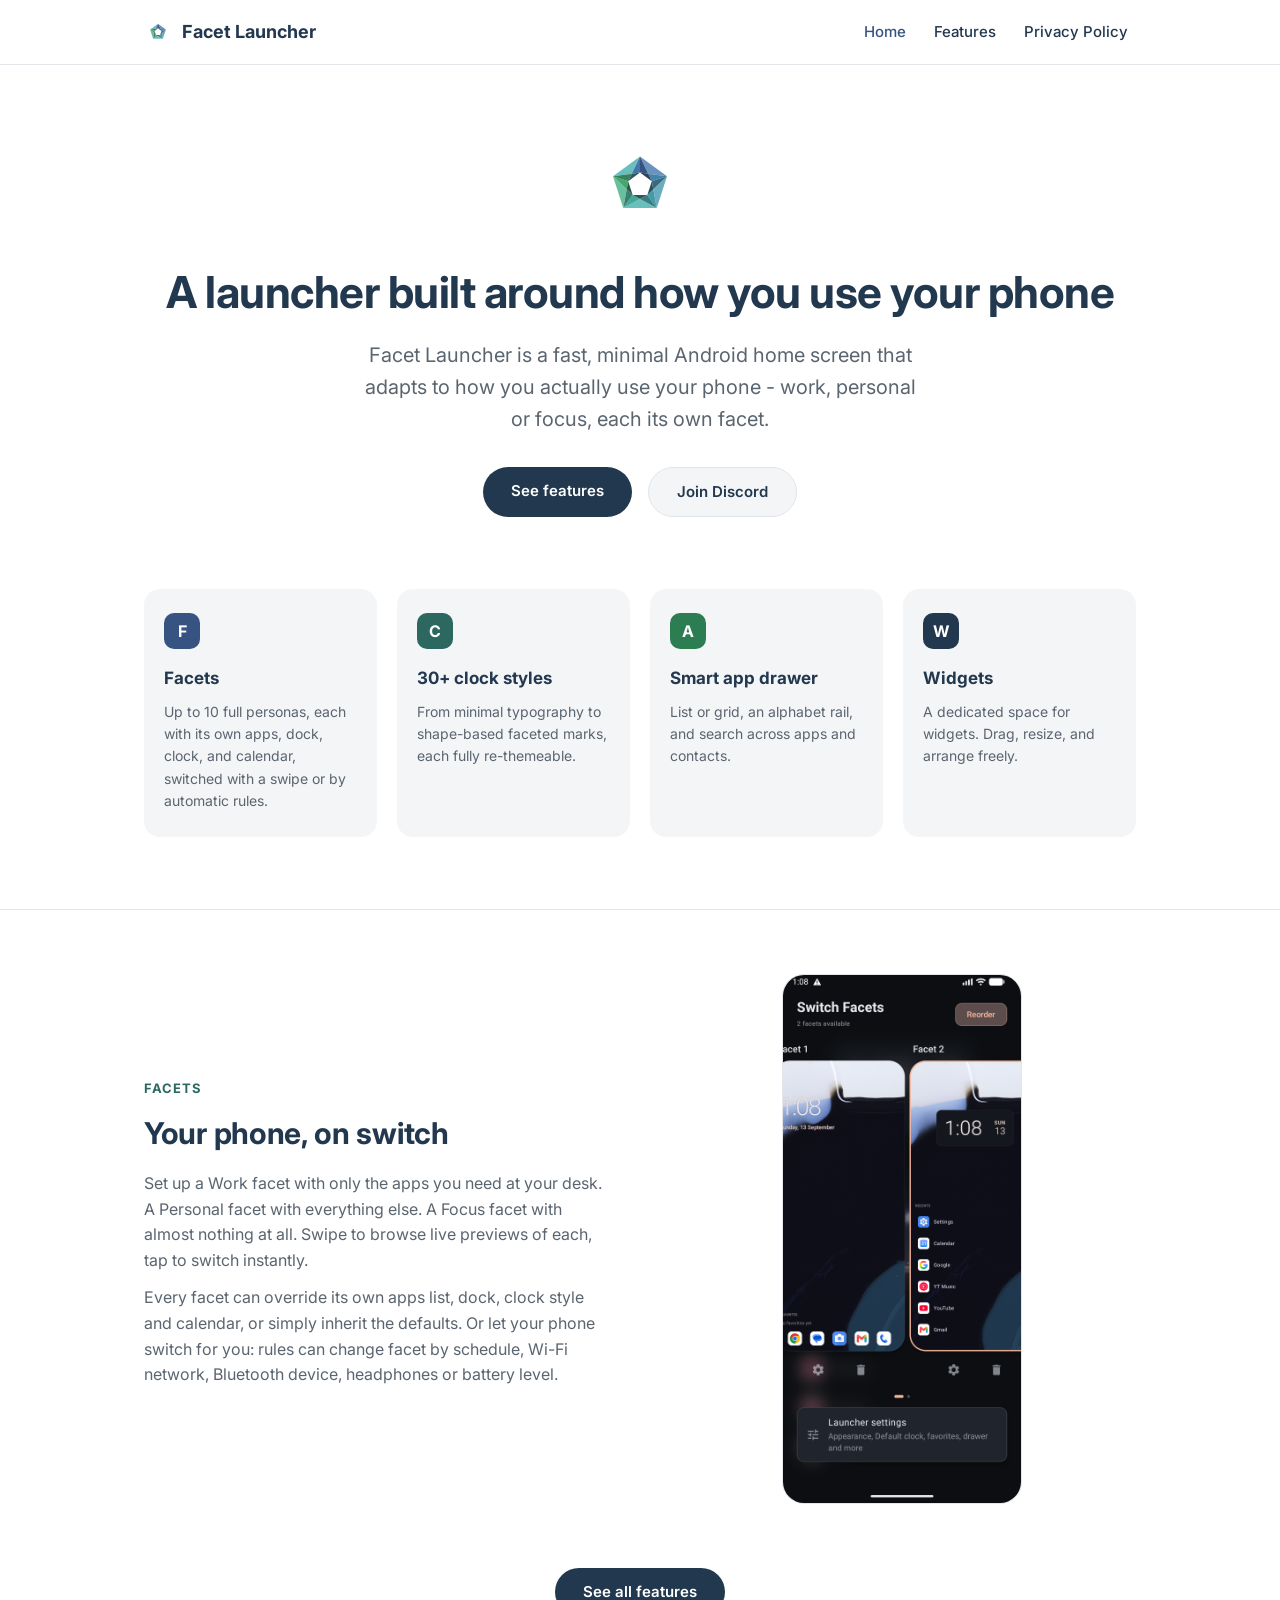
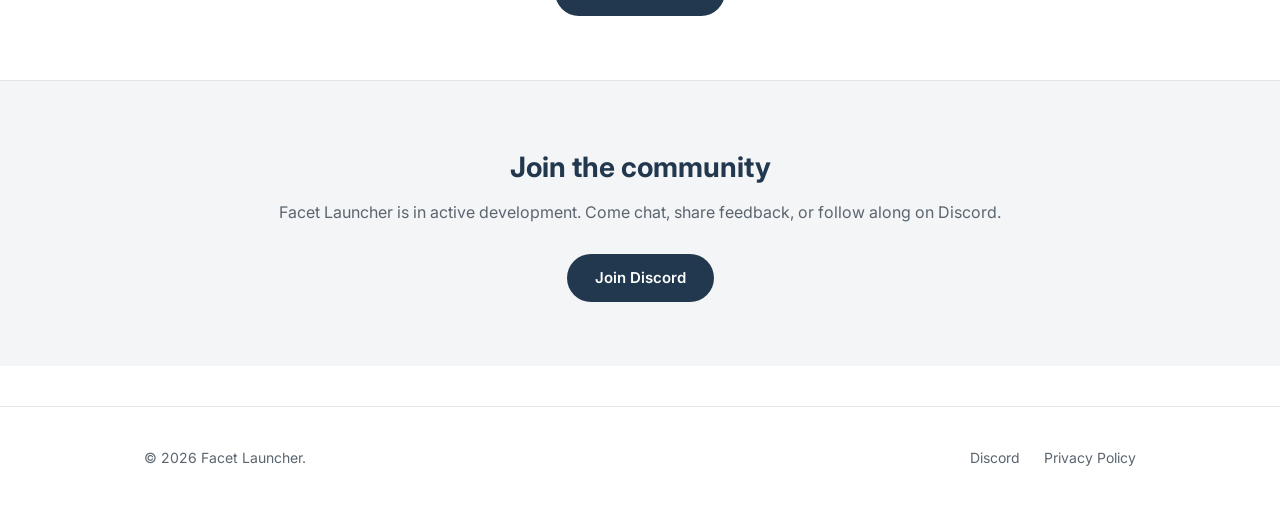
==== commit 12c5242e: "Update the site for ten facets, automation, the media player, and the media notification access Home" ====
--- a/index.html
+++ b/index.html
@@ -36,7 +36,7 @@
     <div class="highlight-card">
       <div class="dot" style="background:#375381">F</div>
       <h3>Facets</h3>
-      <p>Up to 3 full personas, each with its own apps, dock, clock, and calendar, switched with a swipe.</p>
+      <p>Up to 10 full personas, each with its own apps, dock, clock, and calendar, switched with a swipe or by automatic rules.</p>
     </div>
     <div class="highlight-card">
       <div class="dot" style="background:#2C6860">C</div>
@@ -61,7 +61,7 @@
       <span class="eyebrow">Facets</span>
       <h2>Your phone, on switch</h2>
       <p>Set up a Work facet with only the apps you need at your desk. A Personal facet with everything else. A Focus facet with almost nothing at all. Swipe to browse live previews of each, tap to switch instantly.</p>
-      <p>Every facet can override its own apps list, dock, clock style and calendar, or simply inherit the defaults.</p>
+      <p>Every facet can override its own apps list, dock, clock style and calendar, or simply inherit the defaults. Or let your phone switch for you: rules can change facet by schedule, Wi-Fi network, Bluetooth device, headphones or battery level.</p>
     </div>
     <div class="shots single">
       <div class="shot-frame"><img src="assets/screenshots/facets.png" alt="Facet Launcher's facet switcher showing two facets side by side"></div>
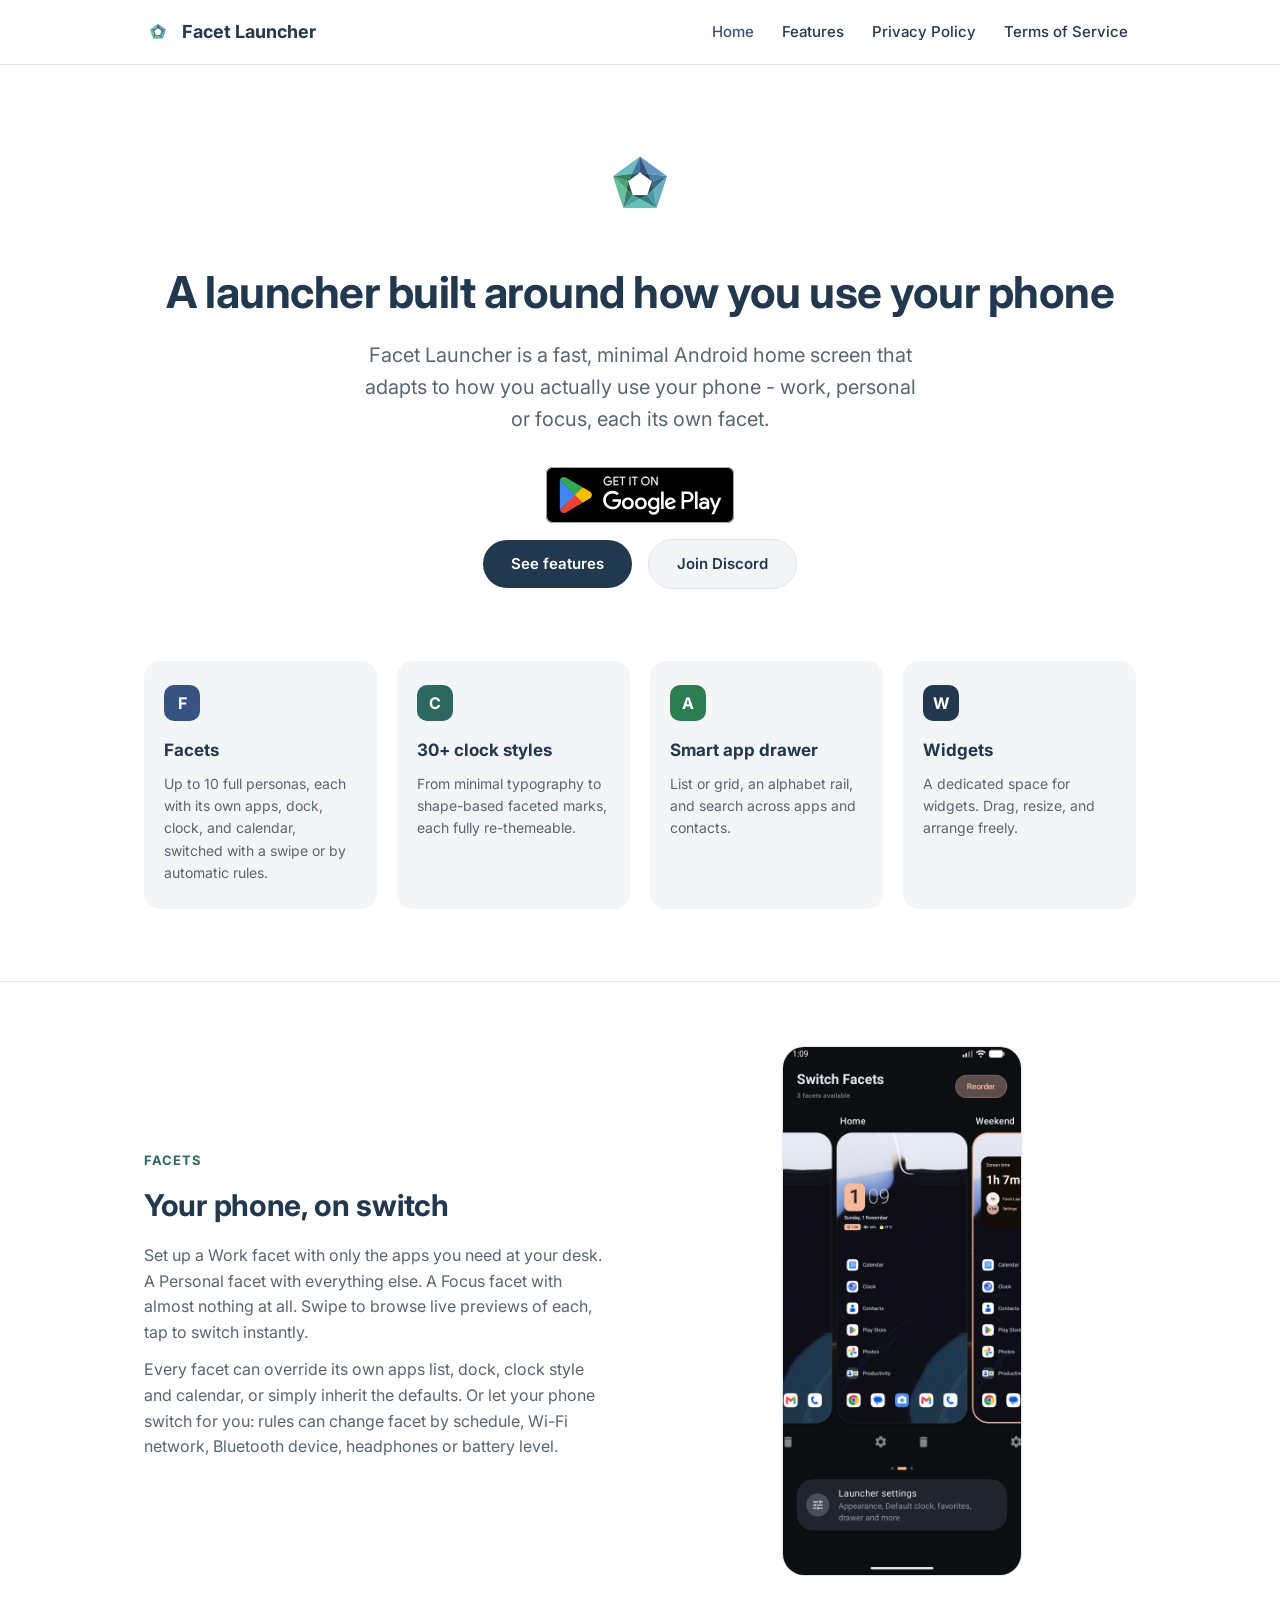
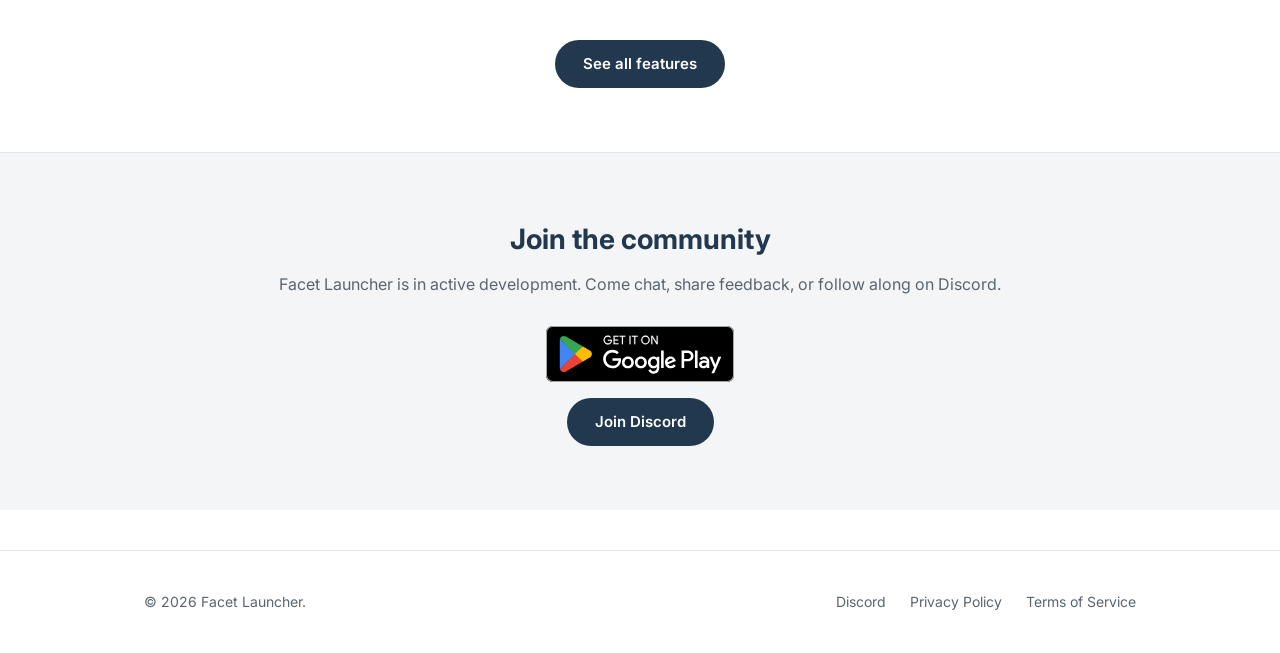
==== commit 37fd9af3: "Add Terms of Service page and Google Play badge Terms page is generated from site_config.py (trader " ====
--- a/index.html
+++ b/index.html
@@ -17,6 +17,7 @@
       <a href="index.html" class="active"><span class="full-label">Home</span><span class="short-label">Home</span></a>
       <a href="features.html"><span class="full-label">Features</span><span class="short-label">Features</span></a>
       <a href="privacy-policy.html"><span class="full-label">Privacy Policy</span><span class="short-label">Privacy</span></a>
+      <a href="terms.html"><span class="full-label">Terms of Service</span><span class="short-label">Terms</span></a>
     </nav>
   </div>
 </header>
@@ -25,6 +26,7 @@
     <div class="mark" style="margin:0 auto 24px"><svg width="96" height="96" viewBox="0 0 108 108" xmlns="http://www.w3.org/2000/svg"><path d="M54.0,22.0L84.43,44.11L63.26,41.25Z" fill="#6994BF"/><path d="M84.43,44.11L67.31,49.67L63.26,41.25Z" fill="#4482A7"/><path d="M54.0,40.0L54.0,22.0L63.26,41.25Z" fill="#375381"/><path d="M67.31,49.67L54.0,40.0L63.26,41.25Z" fill="#2C4259"/><path d="M84.43,44.11L72.81,79.89L68.98,58.87Z" fill="#69ADBF"/><path d="M72.81,79.89L62.23,65.33L68.98,58.87Z" fill="#449BA7"/><path d="M67.31,49.67L84.43,44.11L68.98,58.87Z" fill="#376A81"/><path d="M62.23,65.33L67.31,49.67L68.98,58.87Z" fill="#2C4F59"/><path d="M72.81,79.89L35.19,79.89L54.0,69.76Z" fill="#69BFBB"/><path d="M35.19,79.89L45.77,65.33L54.0,69.76Z" fill="#44A799"/><path d="M62.23,65.33L72.81,79.89L54.0,69.76Z" fill="#377D81"/><path d="M45.77,65.33L62.23,65.33L54.0,69.76Z" fill="#2C5957"/><path d="M35.19,79.89L23.57,44.11L39.02,58.87Z" fill="#69BF9B"/><path d="M23.57,44.11L40.69,49.67L39.02,58.87Z" fill="#44A76B"/><path d="M45.77,65.33L35.19,79.89L39.02,58.87Z" fill="#378170"/><path d="M40.69,49.67L45.77,65.33L39.02,58.87Z" fill="#2C5946"/><path d="M23.57,44.11L54.0,22.0L44.74,41.25Z" fill="#69BFBF"/><path d="M54.0,22.0L54.0,40.0L44.74,41.25Z" fill="#4475A7"/><path d="M40.69,49.67L23.57,44.11L44.74,41.25Z" fill="#37815C"/><path d="M54.0,40.0L40.69,49.67L44.74,41.25Z" fill="#2C5959"/></svg></div>
     <h1>A launcher built around how you use your phone</h1>
     <p class="tagline">Facet Launcher is a fast, minimal Android home screen that adapts to how you actually use your phone - work, personal or focus, each its own facet.</p>
+    <div class="play-row"><a class="play-badge" href="https://play.google.com/store/apps/details?id=com.facetlauncher.app"><img src="assets/google-play-badge.svg" alt="Get it on Google Play"></a></div>
     <div class="cta-row">
       <a class="btn btn-primary" href="features.html">See features</a>
       <a class="btn btn-secondary" href="https://discord.gg/BRjwWZ23E">Join Discord</a>
@@ -76,6 +78,7 @@
   <div class="wrap">
     <h2>Join the community</h2>
     <p>Facet Launcher is in active development. Come chat, share feedback, or follow along on Discord.</p>
+    <div class="play-row"><a class="play-badge" href="https://play.google.com/store/apps/details?id=com.facetlauncher.app"><img src="assets/google-play-badge.svg" alt="Get it on Google Play"></a></div>
     <div class="cta-row">
       <a class="btn btn-primary" href="https://discord.gg/BRjwWZ23E">Join Discord</a>
     </div>
@@ -87,6 +90,7 @@
     <div>
       <a href="https://discord.gg/BRjwWZ23E">Discord</a>
       <a href="privacy-policy.html">Privacy Policy</a>
+      <a href="terms.html">Terms of Service</a>
     </div>
   </div>
 </footer>
--- a/assets/styles.css
+++ b/assets/styles.css
@@ -84,7 +84,10 @@
   max-width: 560px;
   margin: 0 auto 32px;
 }
-.cta-row { display: flex; gap: 16px; justify-content: center; flex-wrap: wrap; }
+.cta-row { display: flex; gap: 16px; justify-content: center; align-items: center; flex-wrap: wrap; }
+.play-row { display: flex; justify-content: center; margin-bottom: 16px; }
+.play-badge { display: inline-block; line-height: 0; }
+.play-badge img { height: 56px; width: auto; display: block; }
 .btn {
   display: inline-block;
   padding: 12px 28px;
